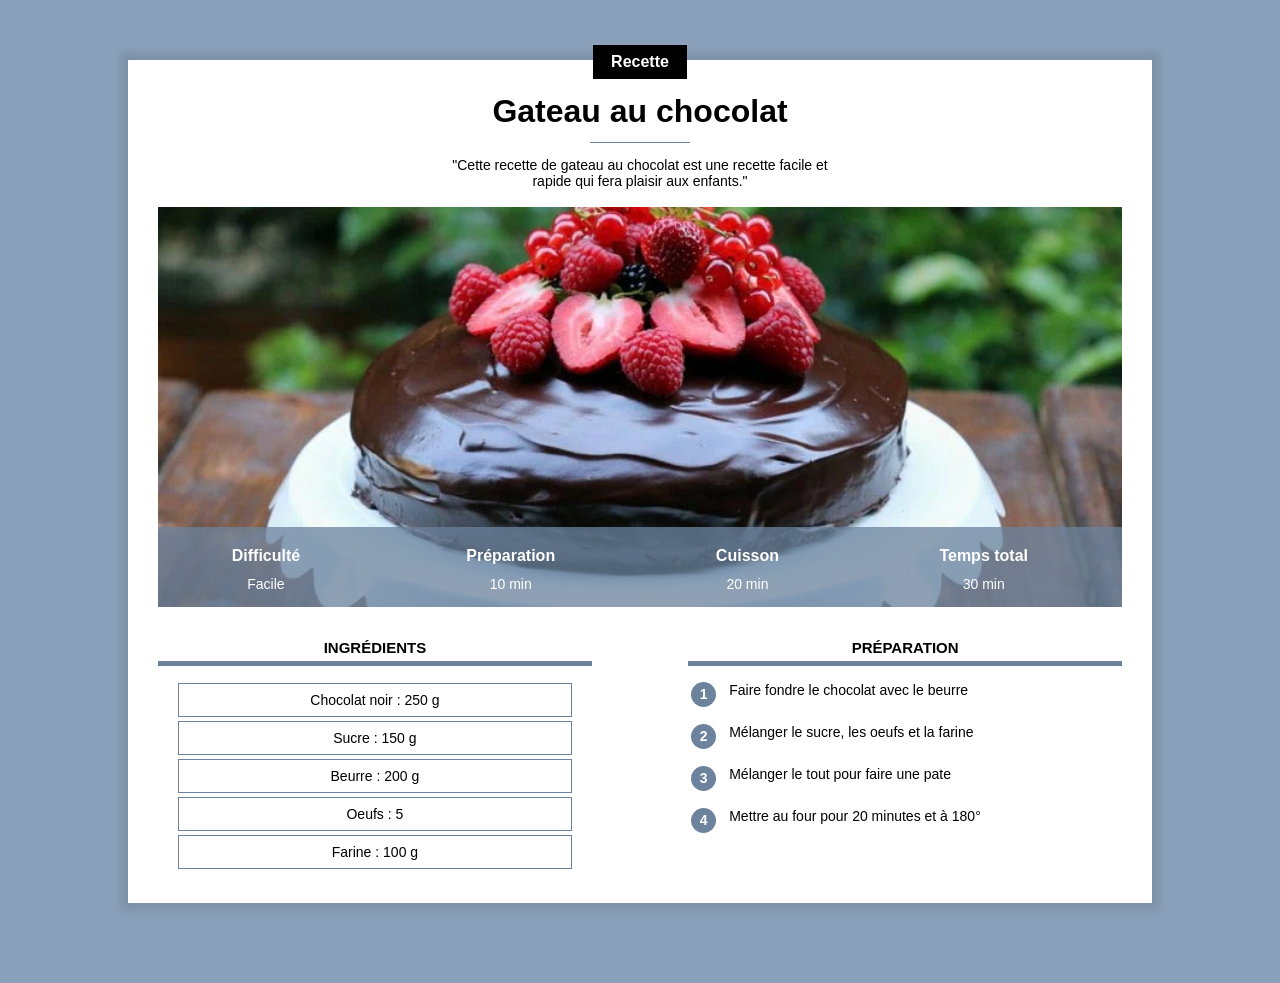
==== index.html @ e596c055 "Add files via upload" ====
<!DOCTYPE html>
<html lang="fr">
    <head>
        <title>Gateau au chocolat</title>
        <meta charset="UTF-8">
        <link rel="stylesheet" href="recette.css"/>
    </head>
    <body>
        <div class="contenu">

            <div class="centre categorie">
                <p class="categorie">Recette</p>
            </div>

            <h1>Gateau au chocolat</h1>

            <div class="separateur"></div>

            <!-- Mon commentaire HTML -->

            <div class="centre">
                <p class="description">"Cette recette de gateau au chocolat est une recette facile et rapide qui fera plaisir aux enfants."</p>
            </div>
            
            <div class="info">
                <img class="centre info" src="gateau.fac.webp?id=9998">

                <table class="info">
                    <tr>
                        <th>Difficulté</th>
                        <th>Préparation</th>
                        <th>Cuisson</th>
                        <th>Temps total</th>   
                    </tr>
                    <tr>
                        <td>Facile</td>
                        <td>10 min</td>
                        <td>20 min</td>
                        <td>30 min</td>
                    </tr>
                </table>
            </div>

            <div>
                <div class="colonne1 colonne ">
                    <h2>Ingrédients</h2>

                    <div class="ingredients">
                        <p>Chocolat noir : 250 g</p>
                        <p>Sucre : 150 g</p>
                        <p>Beurre : 200 g</p>
                        <p>Oeufs : 5</p>
                        <p>Farine : 100 g</p>
                    </div>
                </div>

                <div class="colonne2 colonne">
                    <h2>Préparation</h2>

                    <table class="preparation">
                        <tr><td><p class="numero">1</p></td><td class="preparation_etape">Faire fondre le chocolat avec le beurre</td></tr>
                        <tr><td><p class="numero">2</p></td><td class="preparation_etape">Mélanger le sucre, les oeufs et la farine</td></tr>
                        <tr><td><p class="numero">3</p></td><td class="preparation_etape">Mélanger le tout pour faire une pate</td></tr>
                        <tr><td><p class="numero">4</p></td><td class="preparation_etape">Mettre au four pour 20 minutes et à 180°</td></tr>
                    </table>
                </div>
            </div>
        </div>
    </body>
</html>
---- recette.css ----
* {
    overflow: auto;
}

body {
    background-color: #8BA1BB;
    font-family: Arial;
    margin: 0;
}

div.contenu {
    background-color: white;
    margin: 60px 10% 80px 10%;
    padding: 0px 30px 30px 30px;
    min-width: 350px;
    box-shadow: 0px 0px 8px 8px rgba(0, 0, 0, 0.1);
    overflow: visible;
}

h1 {
    text-align: center;
    margin-bottom: 12px;
    margin-top: 10px;
}

p.description {
    text-align: center;
    max-width: 400px;
    display: inline-block;
    font-size: 14px;
}

/*Mon commentaire CSS*/

.centre {
    text-align: center;
    width: 100%;
}

p.categorie {
    background-color: black; 
    color: white;
    display: inline-block;
    margin-top: -15px; 
    padding: 8px 18px 8px 18px;
    margin-bottom: 0px;
    font-weight: bold; 
    font-size: 16px;
}

div.categorie {
    margin-bottom: 0px;
    margin-top: 0px;
    overflow: visible;
}

div.separateur {
    background-color: #6C829D;
    height: 1px;
    width: 100px;
    margin-left: auto;
    margin-right: auto;   
}

div.info {
    position: relative;
}

table.info {
    position: absolute;
    bottom: 0;
    width: 100%;
    color: white;
    background-color: #6C829DC0;
    height: 80px;
}

table.info td {
    text-align: center;
    font-size: 14px;
    vertical-align: top;
}

th {
    font-size: 16px;
    vertical-align: bottom;
    padding-bottom: 8px;
}

img.info {
    display: block;
    max-height: 400px;
    object-fit: cover;
    min-height: 200px;
    background-color: lightgray;
}

div.colonne {
    width: 45%;
    margin-top: 20px;
}

div.colonne h2 {
    text-align: center;
    text-transform: uppercase;
    font-size: 15px;
    border-bottom: 5px solid #6C829D;
    padding-bottom: 5px;
}

div.colonne1 {
    display: inline-block;
    margin-right: 10%;
}

div.colonne2 {
    float: right; 
}

div.ingredients p {
    text-align: center;
    margin-left: 20px;
    margin-right: 20px;
    border: 1px solid #6C829D;
    padding: 8px 0px 8px 0px;
    font-size: 14px;
    margin-top: 4px;
    margin-bottom: 0px;
}

table.preparation p.numero {
    background-color: #6C829D;
    color: white;
    width: 25px;
    height: 25px;
    font-size: 14px;
    font-weight: bold;
    text-align: center;
    padding-top: 4px;
    box-sizing: border-box;
    border-radius: 50%;
    margin: 0px;
}

table.preparation td {
    vertical-align: top;
}

table.preparation td.preparation_etape {
    padding-left: 10px;
    font-size: 14px;
    padding-bottom: 10px;
}

table.preparation tr {
    height: 40px;
}
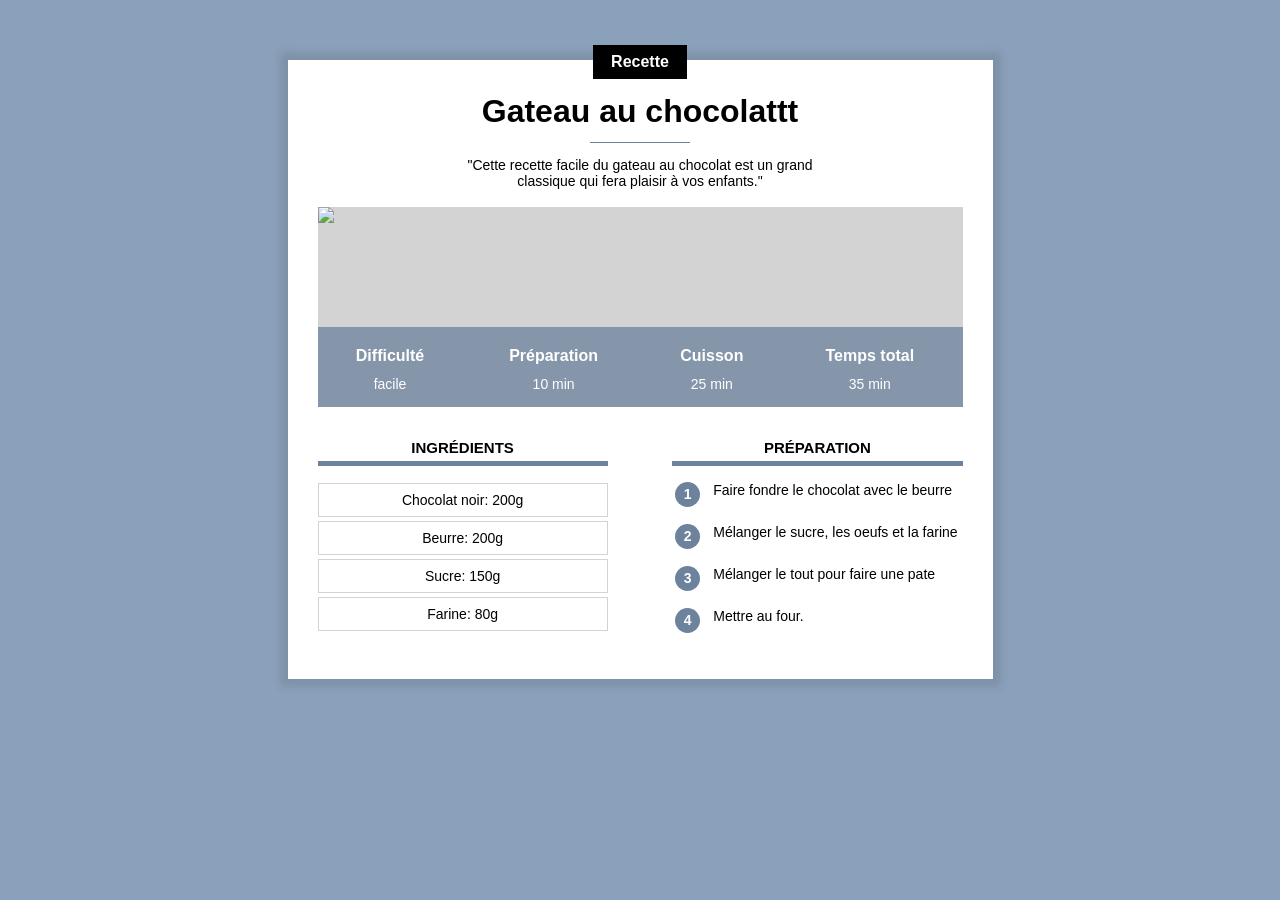
==== commit 137d4021: "Add files via upload" ====
--- a/index.html
+++ b/index.html
@@ -1,70 +1,67 @@
-<!DOCTYPE html>
-<html lang="fr">
-    <head>
-        <title>Gateau au chocolat</title>
-        <meta charset="UTF-8">
-        <link rel="stylesheet" href="recette.css"/>
-    </head>
-    <body>
-        <div class="contenu">
-
-            <div class="centre categorie">
-                <p class="categorie">Recette</p>
-            </div>
-
-            <h1>Gateau au chocolat</h1>
-
-            <div class="separateur"></div>
-
-            <!-- Mon commentaire HTML -->
-
-            <div class="centre">
-                <p class="description">"Cette recette de gateau au chocolat est une recette facile et rapide qui fera plaisir aux enfants."</p>
-            </div>
-            
-            <div class="info">
-                <img class="centre info" src="gateau.fac.webp?id=9998">
-
-                <table class="info">
-                    <tr>
-                        <th>Difficulté</th>
-                        <th>Préparation</th>
-                        <th>Cuisson</th>
-                        <th>Temps total</th>   
-                    </tr>
-                    <tr>
-                        <td>Facile</td>
-                        <td>10 min</td>
-                        <td>20 min</td>
-                        <td>30 min</td>
-                    </tr>
-                </table>
-            </div>
-
-            <div>
-                <div class="colonne1 colonne ">
-                    <h2>Ingrédients</h2>
-
-                    <div class="ingredients">
-                        <p>Chocolat noir : 250 g</p>
-                        <p>Sucre : 150 g</p>
-                        <p>Beurre : 200 g</p>
-                        <p>Oeufs : 5</p>
-                        <p>Farine : 100 g</p>
-                    </div>
-                </div>
-
-                <div class="colonne2 colonne">
-                    <h2>Préparation</h2>
-
-                    <table class="preparation">
-                        <tr><td><p class="numero">1</p></td><td class="preparation_etape">Faire fondre le chocolat avec le beurre</td></tr>
-                        <tr><td><p class="numero">2</p></td><td class="preparation_etape">Mélanger le sucre, les oeufs et la farine</td></tr>
-                        <tr><td><p class="numero">3</p></td><td class="preparation_etape">Mélanger le tout pour faire une pate</td></tr>
-                        <tr><td><p class="numero">4</p></td><td class="preparation_etape">Mettre au four pour 20 minutes et à 180°</td></tr>
-                    </table>
-                </div>
-            </div>
-        </div>
-    </body>
-</html>+<!DOCTYPE html>
+<html lang="fr">
+    <head>
+        <title>Gateau au chocolat</title>
+        <meta charset="UTF-8">
+        <meta name="viewport" content="width=device-width, initial-scale=1.0">
+        <link rel="stylesheet" href="recette.css"/>
+    </head>
+    <body>
+        <div class="contenu">
+
+            <div class="centre categorie">
+                <p class="categorie">Recette</p>
+            </div>
+
+            <h1>Gateau au chocolattt</h1>
+
+            <div class="separateur"></div>
+
+            <!-- Mon commentaire HTML -->
+            <div class="centre">
+                <p class="description">"Cette recette facile du gateau au chocolat est un grand classique qui fera plaisir à vos enfants."</p>
+            </div>
+
+            <div class="info">
+                <img class="centre info" src="https://jonathanroux.com/gateau.jpg?id=9998">
+
+                <table class="info">
+                    <tr>
+                        <th>Difficulté</th>
+                        <th>Préparation</th>
+                        <th>Cuisson</th>
+                        <th>Temps total</th>
+                    </tr>
+                    <tr>
+                        <td>facile</td>
+                        <td>10 min</td>
+                        <td>25 min</td>
+                        <td>35 min</td>
+                    </tr>
+                </table>
+            </div>
+
+            <div>
+                <div class="colonne1 colonne">
+                    <h2>Ingrédients</h2>
+                    <div class="ingredients">
+                        <p>Chocolat noir: 200g</p>
+                        <p>Beurre: 200g</p>
+                        <p>Sucre: 150g</p>
+                        <p>Farine: 80g</p>
+                    </div>
+                </div>
+
+                <div class="colonne2 colonne">
+                    <h2>Préparation</h2>
+                    <table class="preparation">
+                        <tr><td><p class="numero">1</p></td><td class="preparation_etape">Faire fondre le chocolat avec le beurre</td></tr>
+                        <tr><td><p class="numero">2</p></td><td class="preparation_etape">Mélanger le sucre, les oeufs et la farine</td></tr>
+                        <tr><td><p class="numero">3</p></td><td class="preparation_etape">Mélanger le tout pour faire une pate</td></tr>
+                        <tr><td><p class="numero">4</p></td><td class="preparation_etape">Mettre au four.</td></tr>
+                    </table>
+                </div>
+            </div>
+        </div>
+    </body>     
+</html>        
--- a/recette.css
+++ b/recette.css
@@ -1,159 +1,193 @@
-* {
-    overflow: auto;
-}
-
-body {
-    background-color: #8BA1BB;
-    font-family: Arial;
-    margin: 0;
-}
-
-div.contenu {
-    background-color: white;
-    margin: 60px 10% 80px 10%;
-    padding: 0px 30px 30px 30px;
-    min-width: 350px;
-    box-shadow: 0px 0px 8px 8px rgba(0, 0, 0, 0.1);
-    overflow: visible;
-}
-
-h1 {
-    text-align: center;
-    margin-bottom: 12px;
-    margin-top: 10px;
-}
-
-p.description {
-    text-align: center;
-    max-width: 400px;
-    display: inline-block;
-    font-size: 14px;
-}
-
-/*Mon commentaire CSS*/
-
-.centre {
-    text-align: center;
-    width: 100%;
-}
-
-p.categorie {
-    background-color: black; 
-    color: white;
-    display: inline-block;
-    margin-top: -15px; 
-    padding: 8px 18px 8px 18px;
-    margin-bottom: 0px;
-    font-weight: bold; 
-    font-size: 16px;
-}
-
-div.categorie {
-    margin-bottom: 0px;
-    margin-top: 0px;
-    overflow: visible;
-}
-
-div.separateur {
-    background-color: #6C829D;
-    height: 1px;
-    width: 100px;
-    margin-left: auto;
-    margin-right: auto;   
-}
-
-div.info {
-    position: relative;
-}
-
-table.info {
-    position: absolute;
-    bottom: 0;
-    width: 100%;
-    color: white;
-    background-color: #6C829DC0;
-    height: 80px;
-}
-
-table.info td {
-    text-align: center;
-    font-size: 14px;
-    vertical-align: top;
-}
-
-th {
-    font-size: 16px;
-    vertical-align: bottom;
-    padding-bottom: 8px;
-}
-
-img.info {
-    display: block;
-    max-height: 400px;
-    object-fit: cover;
-    min-height: 200px;
-    background-color: lightgray;
-}
-
-div.colonne {
-    width: 45%;
-    margin-top: 20px;
-}
-
-div.colonne h2 {
-    text-align: center;
-    text-transform: uppercase;
-    font-size: 15px;
-    border-bottom: 5px solid #6C829D;
-    padding-bottom: 5px;
-}
-
-div.colonne1 {
-    display: inline-block;
-    margin-right: 10%;
-}
-
-div.colonne2 {
-    float: right; 
-}
-
-div.ingredients p {
-    text-align: center;
-    margin-left: 20px;
-    margin-right: 20px;
-    border: 1px solid #6C829D;
-    padding: 8px 0px 8px 0px;
-    font-size: 14px;
-    margin-top: 4px;
-    margin-bottom: 0px;
-}
-
-table.preparation p.numero {
-    background-color: #6C829D;
-    color: white;
-    width: 25px;
-    height: 25px;
-    font-size: 14px;
-    font-weight: bold;
-    text-align: center;
-    padding-top: 4px;
-    box-sizing: border-box;
-    border-radius: 50%;
-    margin: 0px;
-}
-
-table.preparation td {
-    vertical-align: top;
-}
-
-table.preparation td.preparation_etape {
-    padding-left: 10px;
-    font-size: 14px;
-    padding-bottom: 10px;
-}
-
-table.preparation tr {
-    height: 40px;
-}
-
-
+* {
+    overflow: auto;
+}
+
+body {
+    background-color: #8BA1BB;
+    font-family: Arial;
+    margin: 0;
+}
+
+div.contenu {
+    background-color: white;
+    margin: 40px 8px 40px 8px;
+    padding: 0px 8px 20px 8px;
+    box-shadow: 0px 0px 8px 8px rgba(0, 0, 0, 0.1);
+    overflow: visible;
+}
+
+h1 {
+    text-align: center;
+    margin-bottom: 12px;
+    margin-top: 10px;
+}
+
+p.description {
+    text-align: center;
+    max-width: 400px;
+    display: inline-block;
+    font-size: 14px;
+}
+
+/* Mon commentaire CSS */
+
+.centre {
+    text-align: center;
+    width: 100%;
+}
+
+p.categorie {
+    background-color: black;
+    color: white;
+    display: inline-block;
+    margin-top: -15px;
+    padding: 8px 18px ;
+    margin-bottom: 0px;
+    font-weight: bold;
+    font-size: 16px;
+}
+
+div.categorie {
+    margin-bottom: 0px;
+    margin-top: 0px;
+    overflow: visible;
+}
+
+div.separateur {
+    width: 100px;
+    height: 1px;
+    background-color: #6C829D;
+    margin-left: auto;
+    margin-right: auto;
+}
+
+div.info {
+    position: relative;
+}
+
+table.info {
+    position: absolute; 
+    bottom:0; 
+    width: 100%; 
+    color: white; 
+    background-color: #6C829DC0; 
+    height: 50px
+}
+
+table.info td {
+    text-align: center;
+    font-size: 12px;
+    vertical-align: top;
+}
+
+table.info th {
+    font-size: 14px;
+    vertical-align: bottom;
+    padding-bottom: 8px;
+}
+
+img.info {
+    display: block;
+    max-height: 400px;
+    object-fit: cover;
+    min-height: 200px;
+    background-color: lightgray;
+}
+
+div.colonne {
+    width: 100%;
+    margin-top: 20px;
+}
+
+div.colonne h2 {
+    text-align: center;
+    text-transform: uppercase;
+    font-size: 15px;
+    border-bottom: 5px solid #6C829D;
+    padding-bottom: 5px;
+}
+
+div.colonne1 {
+    display: inline-block;
+}
+
+div.ingredients p {
+    text-align: center;
+    font-size: 14px;
+    border: 1px solid lightgray;
+    padding: 8px 0px;
+    margin-top: 4px;
+    margin-bottom: 0;
+}
+
+table.preparation p.numero {
+    background-color: #6C829D;
+    color: white;
+    width: 25px;
+    height: 25px;
+    text-align: center;
+    font-size: 14px;
+    font-weight: bold;
+    padding-top: 4px;
+    box-sizing: border-box;
+    border-radius: 50%;
+    margin: 0;
+}
+
+table.preparation td {
+    vertical-align: top;
+}
+
+table.preparation td.preparation_etape {
+    font-size: 14px;
+    padding-left: 10px;
+    padding-bottom: 10px;
+}
+
+table.preparation tr {
+    height: 40px;
+}
+
+/* Styles pour ordinateur */
+@media only screen and (min-width: 768px) {
+    div.contenu {
+        margin: 60px 10% 80px 10%;
+        padding: 0px 30px 30px 30px;
+        min-width: 350px;
+    }
+
+    table.info {
+        height: 80px
+    }
+    
+    table.info td {
+        font-size: 14px;
+    }
+    
+    table.info th {
+        font-size: 16px;
+    }
+
+    div.colonne {
+        width: 45%;
+    }
+    
+    div.colonne1 {
+        margin-right: 10%;
+    }
+    
+    div.colonne2 {
+        float: right;
+    }
+}
+
+@media only screen and (min-width: 900px) {
+    div.contenu {
+        margin-left: auto;
+        margin-right: auto;
+        width: 645px;
+    }
+}
+
+
+
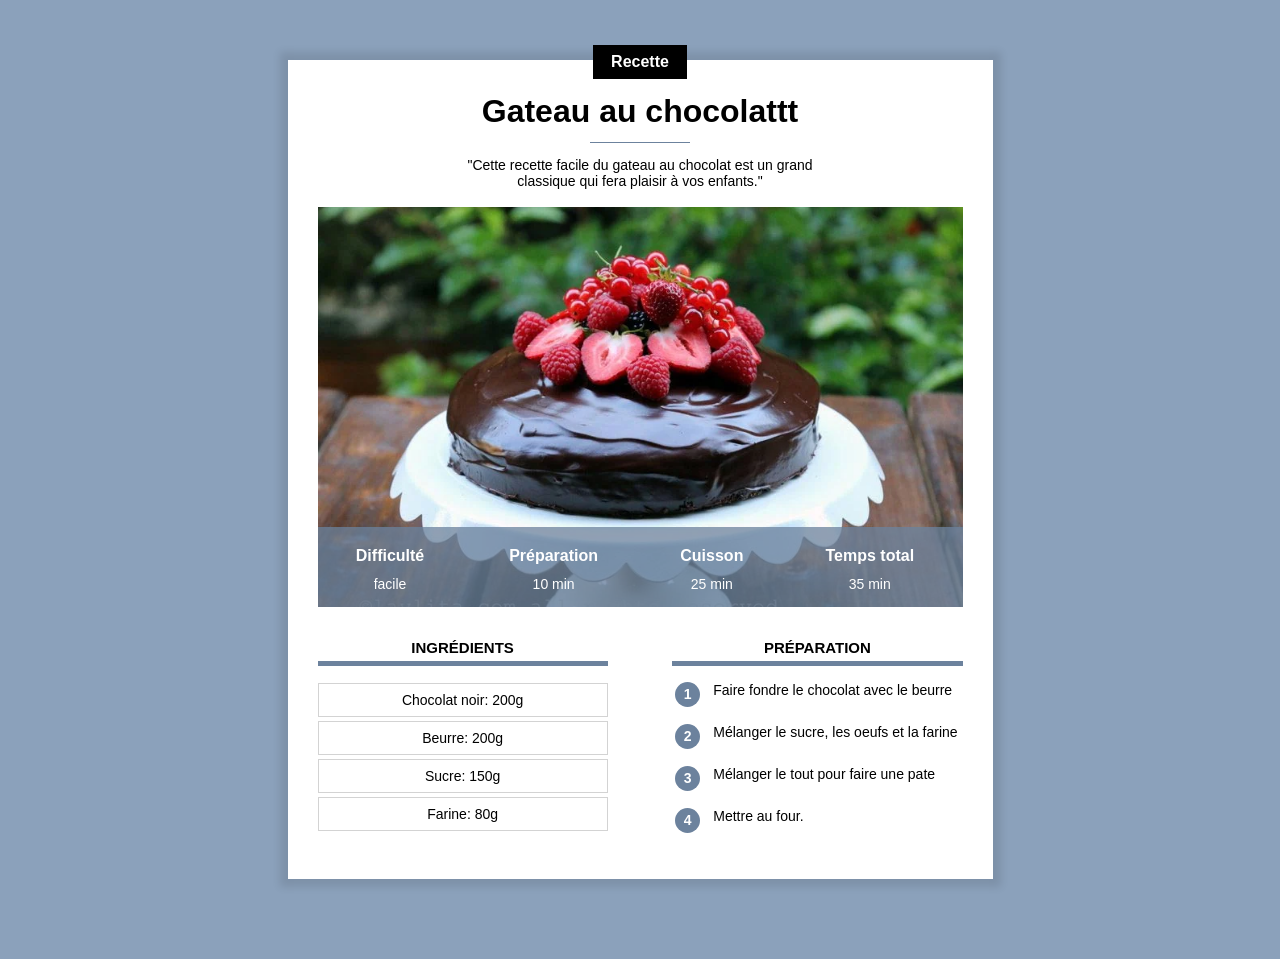
==== commit 85bc59d4: "Add files via upload" ====
--- a/index.html
+++ b/index.html
@@ -23,7 +23,7 @@
             </div>
 
             <div class="info">
-                <img class="centre info" src="https://jonathanroux.com/gateau.jpg?id=9998">
+                <img class="centre info" src="gateau.fac.webp?id=9998">
 
                 <table class="info">
                     <tr>
